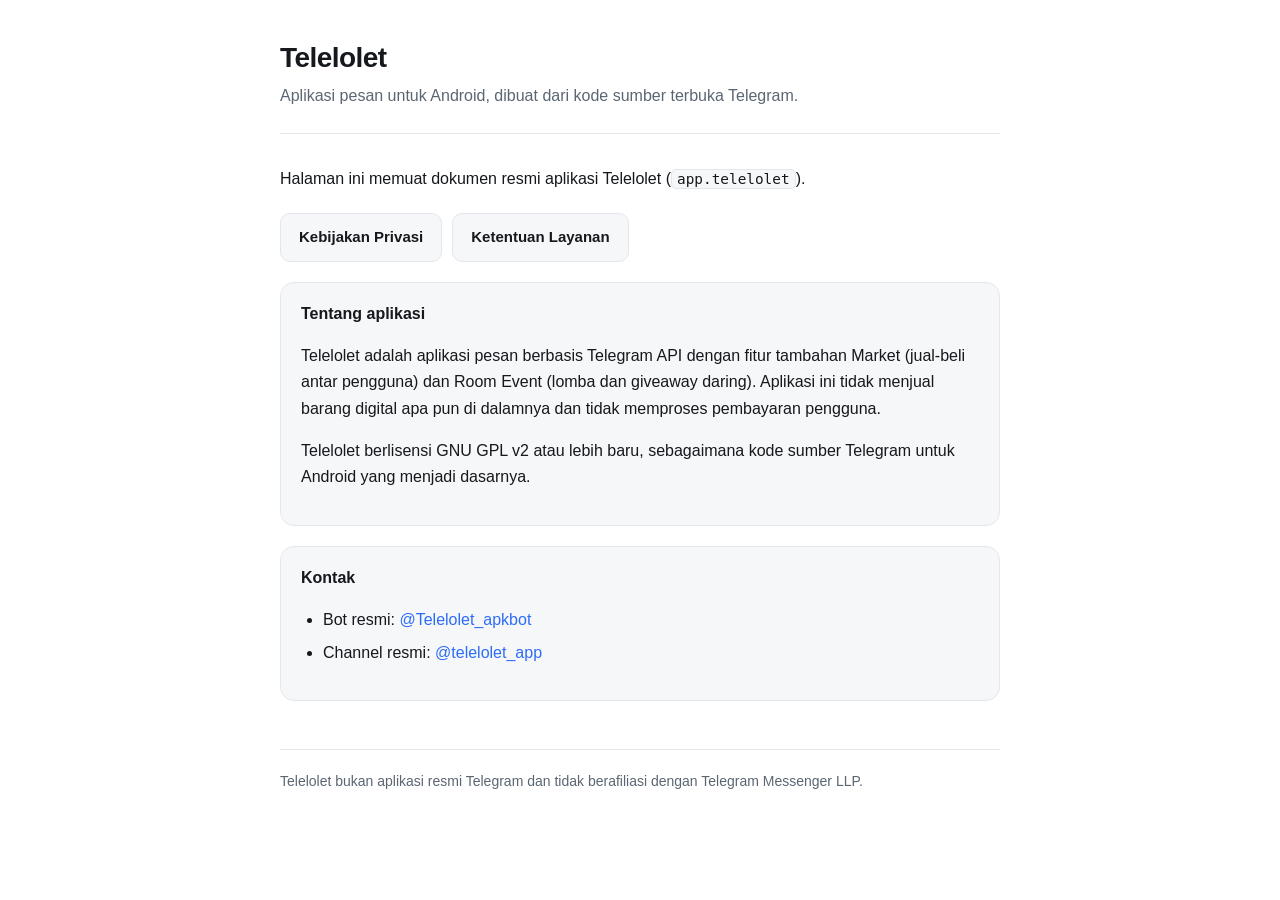
==== index.html @ c803d939 "Terbitkan Kebijakan Privasi & Ketentuan Layanan Telelolet Halaman ini dipakai sebagai URL kebijakan " ====
<!doctype html>
<html lang="id">
<head>
<meta charset="utf-8">
<meta name="viewport" content="width=device-width, initial-scale=1">
<title>Telelolet</title>
<meta name="description" content="Dokumen resmi aplikasi Telelolet untuk Android: Kebijakan Privasi dan Ketentuan Layanan.">
<link rel="stylesheet" href="style.css">
</head>
<body>
<div class="wrap">

<header>
  <h1>Telelolet</h1>
  <p class="lede">Aplikasi pesan untuk Android, dibuat dari kode sumber terbuka Telegram.</p>
</header>

<p>Halaman ini memuat dokumen resmi aplikasi Telelolet (<code>app.telelolet</code>).</p>

<div class="nav">
  <a href="privacy.html">Kebijakan Privasi</a>
  <a href="terms.html">Ketentuan Layanan</a>
</div>

<div class="card">
  <h3>Tentang aplikasi</h3>
  <p>Telelolet adalah aplikasi pesan berbasis Telegram API dengan fitur tambahan
  Market (jual-beli antar pengguna) dan Room Event (lomba dan giveaway daring).
  Aplikasi ini tidak menjual barang digital apa pun di dalamnya dan tidak memproses
  pembayaran pengguna.</p>
  <p>Telelolet berlisensi GNU GPL v2 atau lebih baru, sebagaimana kode sumber
  Telegram untuk Android yang menjadi dasarnya.</p>
</div>

<div class="card">
  <h3>Kontak</h3>
  <ul>
    <li>Bot resmi: <a href="https://t.me/Telelolet_apkbot" rel="noopener">@Telelolet_apkbot</a></li>
    <li>Channel resmi: <a href="https://t.me/telelolet_app" rel="noopener">@telelolet_app</a></li>
  </ul>
</div>

<footer>
  Telelolet bukan aplikasi resmi Telegram dan tidak berafiliasi dengan
  Telegram Messenger LLP.
</footer>

</div>
</body>
</html>
---- style.css ----
:root {
  --bg: #ffffff;
  --surface: #f6f7f9;
  --text: #15181c;
  --muted: #5b6672;
  --line: #e3e7ec;
  --accent: #2d6cf6;
}
@media (prefers-color-scheme: dark) {
  :root:not([data-theme="light"]) {
    --bg: #0f1419;
    --surface: #171c22;
    --text: #e7ecf2;
    --muted: #9aa7b4;
    --line: #262d36;
    --accent: #5b92ff;
  }
}
:root[data-theme="dark"] {
  --bg: #0f1419;
  --surface: #171c22;
  --text: #e7ecf2;
  --muted: #9aa7b4;
  --line: #262d36;
  --accent: #5b92ff;
}

* { box-sizing: border-box; }

body {
  margin: 0;
  padding: 0 16px 64px;
  background: var(--bg);
  color: var(--text);
  font: 16px/1.65 -apple-system, BlinkMacSystemFont, "Segoe UI", Roboto, Helvetica, Arial, sans-serif;
  -webkit-text-size-adjust: 100%;
}

.wrap { max-width: 720px; margin: 0 auto; }

header {
  padding: 40px 0 24px;
  border-bottom: 1px solid var(--line);
  margin-bottom: 32px;
}

h1 { font-size: 28px; line-height: 1.25; margin: 0 0 8px; letter-spacing: -0.02em; }
h2 { font-size: 20px; line-height: 1.3; margin: 36px 0 12px; letter-spacing: -0.01em; }
h3 { font-size: 16px; margin: 24px 0 8px; }

.lede { color: var(--muted); margin: 0; }
.updated { color: var(--muted); font-size: 14px; margin: 12px 0 0; }

a { color: var(--accent); text-decoration: none; }
a:hover { text-decoration: underline; }

ul, ol { padding-left: 22px; }
li { margin: 6px 0; }

.card {
  background: var(--surface);
  border: 1px solid var(--line);
  border-radius: 14px;
  padding: 18px 20px;
  margin: 20px 0;
}

.card h2, .card h3 { margin-top: 0; }

.nav { display: flex; flex-wrap: wrap; gap: 10px; margin-top: 20px; }
.nav a {
  display: inline-block;
  padding: 11px 18px;
  background: var(--surface);
  border: 1px solid var(--line);
  border-radius: 10px;
  color: var(--text);
  font-weight: 600;
  font-size: 15px;
}
.nav a:hover { border-color: var(--accent); text-decoration: none; }

footer {
  margin-top: 48px;
  padding-top: 20px;
  border-top: 1px solid var(--line);
  color: var(--muted);
  font-size: 14px;
}

code {
  background: var(--surface);
  border: 1px solid var(--line);
  border-radius: 5px;
  padding: 1px 5px;
  font-size: 0.9em;
}

.back { display: inline-block; margin-bottom: 20px; font-size: 15px; }
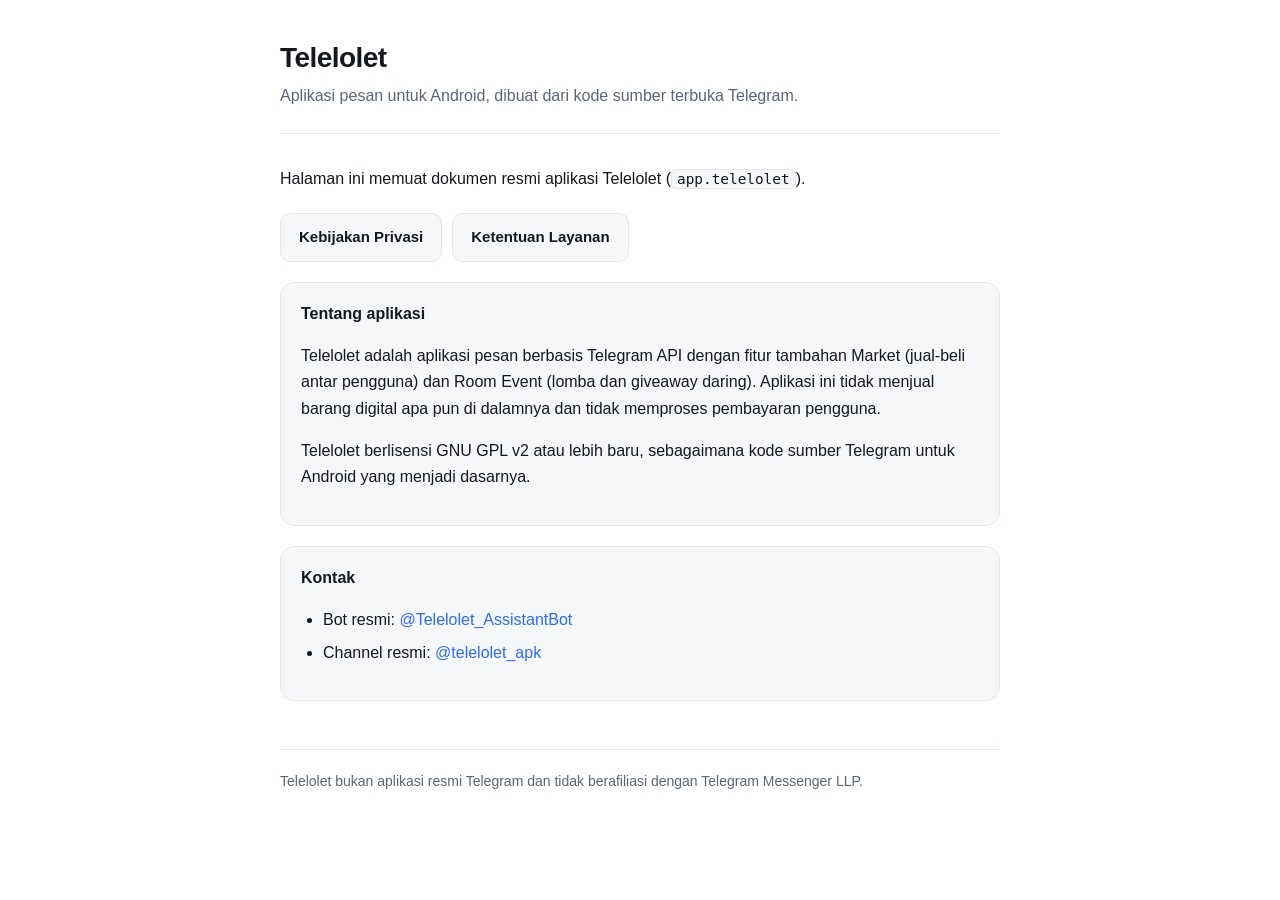
==== commit a31daf72: "Ganti kontak ke @Telelolet_AssistantBot dan @telelolet_apk Co-Authored-By: Claude Fable 5.2 <noreply" ====
--- a/index.html
+++ b/index.html
@@ -35,8 +35,8 @@
 <div class="card">
   <h3>Kontak</h3>
   <ul>
-    <li>Bot resmi: <a href="https://t.me/Telelolet_apkbot" rel="noopener">@Telelolet_apkbot</a></li>
-    <li>Channel resmi: <a href="https://t.me/telelolet_app" rel="noopener">@telelolet_app</a></li>
+    <li>Bot resmi: <a href="https://t.me/Telelolet_AssistantBot" rel="noopener">@Telelolet_AssistantBot</a></li>
+    <li>Channel resmi: <a href="https://t.me/telelolet_apk" rel="noopener">@telelolet_apk</a></li>
   </ul>
 </div>
 
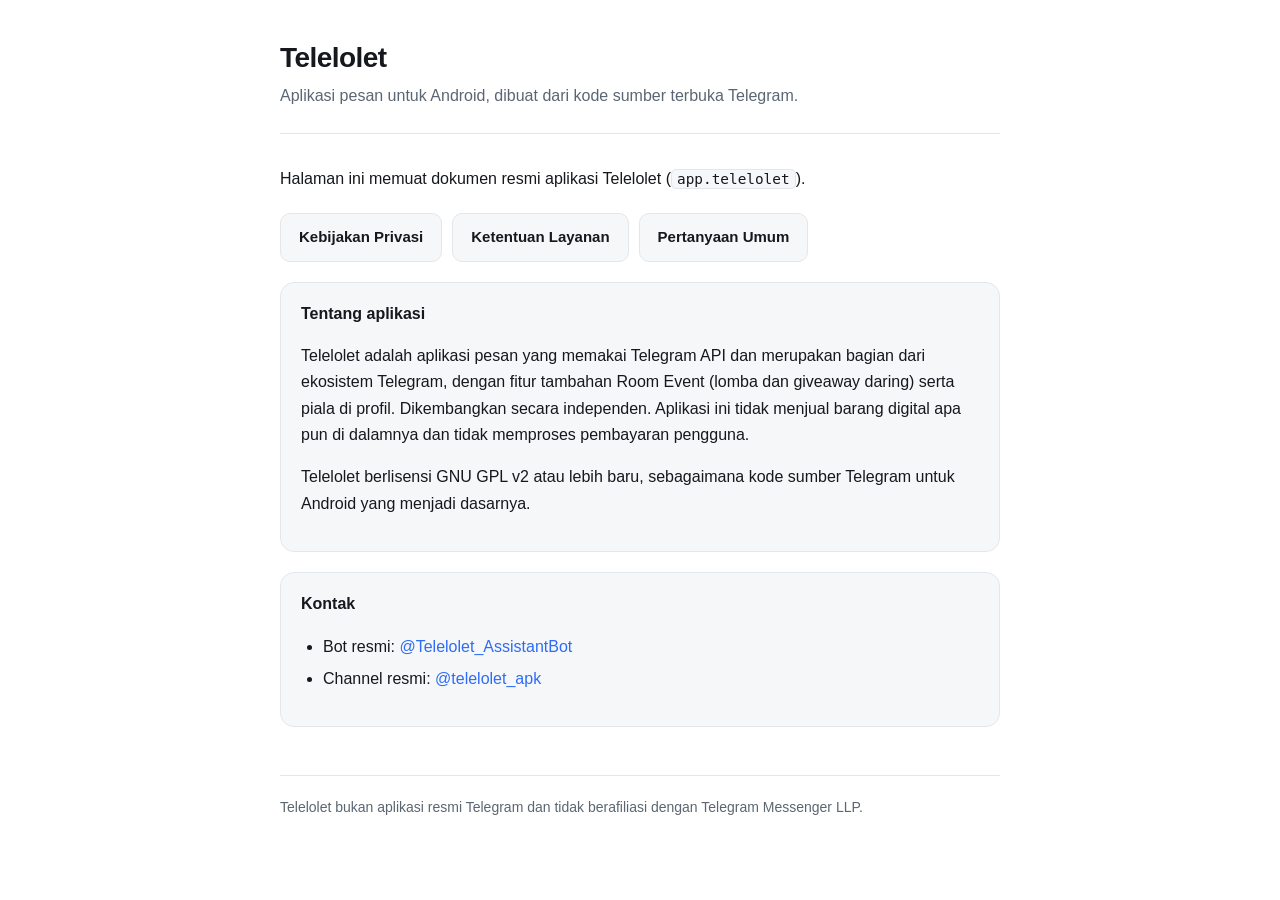
==== commit deda18d4: "Perbarui kebijakan, ketentuan, dan FAQ: Fitur Tambahan, ikut channel, tanpa Market Co-Authored-By: C" ====
--- a/index.html
+++ b/index.html
@@ -20,12 +20,14 @@
 <div class="nav">
   <a href="privacy.html">Kebijakan Privasi</a>
   <a href="terms.html">Ketentuan Layanan</a>
+  <a href="faq.html">Pertanyaan Umum</a>
 </div>
 
 <div class="card">
   <h3>Tentang aplikasi</h3>
-  <p>Telelolet adalah aplikasi pesan berbasis Telegram API dengan fitur tambahan
-  Market (jual-beli antar pengguna) dan Room Event (lomba dan giveaway daring).
+  <p>Telelolet adalah aplikasi pesan yang memakai Telegram API dan merupakan bagian
+  dari ekosistem Telegram, dengan fitur tambahan Room Event (lomba dan giveaway daring)
+  serta piala di profil. Dikembangkan secara independen.
   Aplikasi ini tidak menjual barang digital apa pun di dalamnya dan tidak memproses
   pembayaran pengguna.</p>
   <p>Telelolet berlisensi GNU GPL v2 atau lebih baru, sebagaimana kode sumber
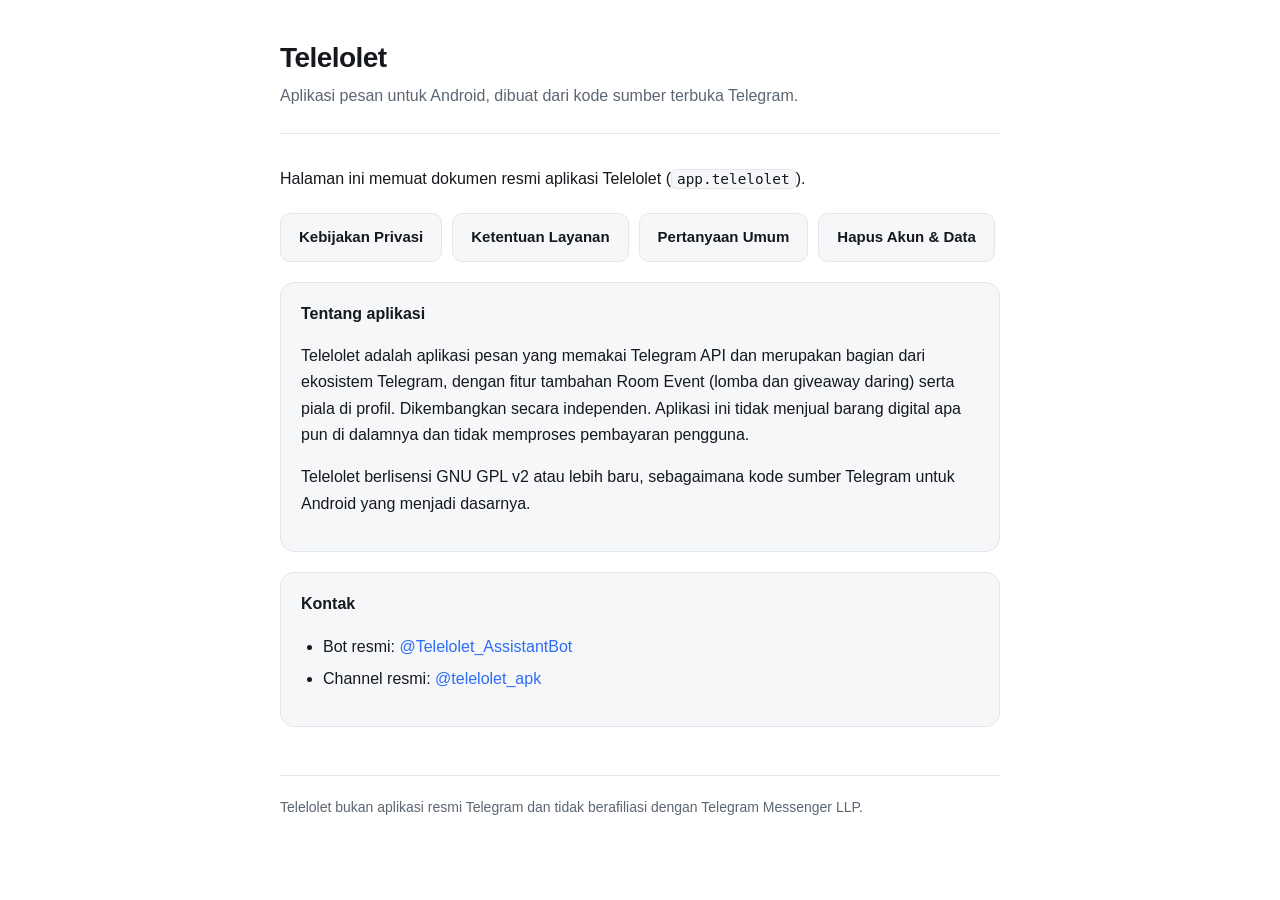
==== commit 18e47b4f: "Halaman Hapus Akun & Data; kebijakan privasi diperjelas Co-Authored-By: Claude Opus 5.5 <noreply@ant" ====
--- a/index.html
+++ b/index.html
@@ -21,6 +21,7 @@
   <a href="privacy.html">Kebijakan Privasi</a>
   <a href="terms.html">Ketentuan Layanan</a>
   <a href="faq.html">Pertanyaan Umum</a>
+  <a href="hapus-akun.html">Hapus Akun &amp; Data</a>
 </div>
 
 <div class="card">
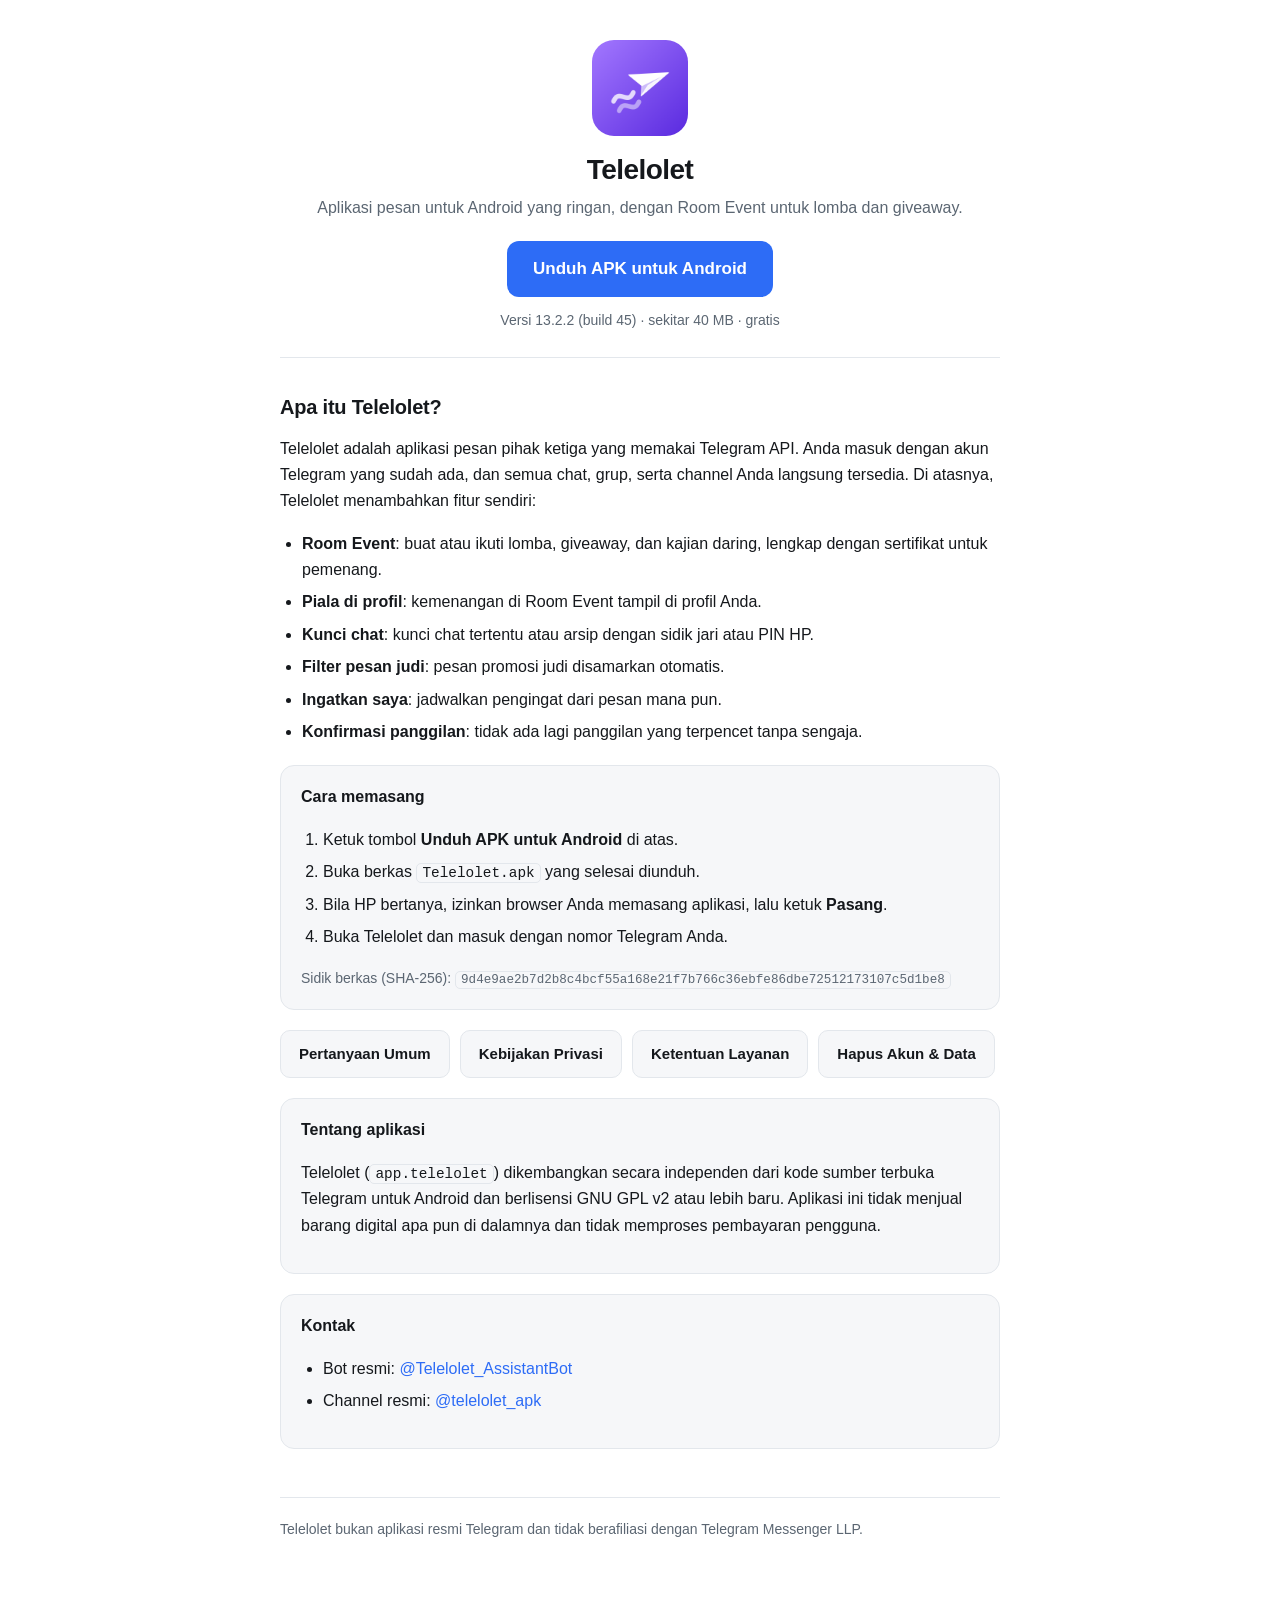
==== commit 17bbbda1: "Halaman depan: perkenalan aplikasi dan tombol unduh APK langsung Co-Authored-By: Claude Fable 5.2 <n" ====
--- a/index.html
+++ b/index.html
@@ -3,36 +3,81 @@
 <head>
 <meta charset="utf-8">
 <meta name="viewport" content="width=device-width, initial-scale=1">
-<title>Telelolet</title>
-<meta name="description" content="Dokumen resmi aplikasi Telelolet untuk Android: Kebijakan Privasi dan Ketentuan Layanan.">
+<title>Telelolet – Aplikasi Pesan Android | Unduh APK</title>
+<meta name="description" content="Unduh Telelolet, aplikasi pesan Android pihak ketiga berbasis Telegram API dengan Room Event untuk lomba dan giveaway, piala di profil, kunci chat, dan filter pesan judi. Gratis, APK resmi.">
+<link rel="canonical" href="https://ex-loii.github.io/telelolet-legal/">
+<link rel="icon" href="ikon.png">
+<meta property="og:type" content="website">
+<meta property="og:title" content="Telelolet – Aplikasi Pesan Android">
+<meta property="og:description" content="Aplikasi pesan berbasis Telegram API dengan Room Event, piala di profil, kunci chat, dan filter pesan judi. Unduh APK resmi.">
+<meta property="og:url" content="https://ex-loii.github.io/telelolet-legal/">
+<meta property="og:image" content="https://ex-loii.github.io/telelolet-legal/ikon.png">
+<meta name="twitter:card" content="summary">
 <link rel="stylesheet" href="style.css">
+<script type="application/ld+json">
+{
+  "@context": "https://schema.org",
+  "@type": "SoftwareApplication",
+  "name": "Telelolet",
+  "operatingSystem": "Android",
+  "applicationCategory": "CommunicationApplication",
+  "softwareVersion": "13.2.2 (build 45)",
+  "fileSize": "40 MB",
+  "inLanguage": "id",
+  "description": "Aplikasi pesan Android pihak ketiga berbasis Telegram API, dengan Room Event, piala di profil, kunci chat, dan filter pesan judi.",
+  "downloadUrl": "https://github.com/ex-Loii/telelolet-legal/releases/latest/download/Telelolet.apk",
+  "image": "https://ex-loii.github.io/telelolet-legal/ikon.png",
+  "offers": { "@type": "Offer", "price": "0", "priceCurrency": "IDR" }
+}
+</script>
 </head>
 <body>
 <div class="wrap">
 
-<header>
+<header class="hero">
+  <img class="ikon" src="ikon.png" width="96" height="96" alt="Ikon aplikasi Telelolet">
   <h1>Telelolet</h1>
-  <p class="lede">Aplikasi pesan untuk Android, dibuat dari kode sumber terbuka Telegram.</p>
+  <p class="lede">Aplikasi pesan untuk Android yang ringan, dengan Room Event untuk lomba dan giveaway.</p>
+  <a class="unduh" href="https://github.com/ex-Loii/telelolet-legal/releases/latest/download/Telelolet.apk">Unduh APK untuk Android</a>
+  <p class="updated">Versi 13.2.2 (build 45) · sekitar 40 MB · gratis</p>
 </header>
 
-<p>Halaman ini memuat dokumen resmi aplikasi Telelolet (<code>app.telelolet</code>).</p>
+<h2>Apa itu Telelolet?</h2>
+<p>Telelolet adalah aplikasi pesan pihak ketiga yang memakai Telegram API. Anda masuk
+dengan akun Telegram yang sudah ada, dan semua chat, grup, serta channel Anda langsung
+tersedia. Di atasnya, Telelolet menambahkan fitur sendiri:</p>
+<ul>
+  <li><strong>Room Event</strong>: buat atau ikuti lomba, giveaway, dan kajian daring, lengkap dengan sertifikat untuk pemenang.</li>
+  <li><strong>Piala di profil</strong>: kemenangan di Room Event tampil di profil Anda.</li>
+  <li><strong>Kunci chat</strong>: kunci chat tertentu atau arsip dengan sidik jari atau PIN HP.</li>
+  <li><strong>Filter pesan judi</strong>: pesan promosi judi disamarkan otomatis.</li>
+  <li><strong>Ingatkan saya</strong>: jadwalkan pengingat dari pesan mana pun.</li>
+  <li><strong>Konfirmasi panggilan</strong>: tidak ada lagi panggilan yang terpencet tanpa sengaja.</li>
+</ul>
+
+<div class="card">
+  <h3>Cara memasang</h3>
+  <ol>
+    <li>Ketuk tombol <strong>Unduh APK untuk Android</strong> di atas.</li>
+    <li>Buka berkas <code>Telelolet.apk</code> yang selesai diunduh.</li>
+    <li>Bila HP bertanya, izinkan browser Anda memasang aplikasi, lalu ketuk <strong>Pasang</strong>.</li>
+    <li>Buka Telelolet dan masuk dengan nomor Telegram Anda.</li>
+  </ol>
+  <p class="updated">Sidik berkas (SHA-256): <code class="pecah">9d4e9ae2b7d2b8c4bcf55a168e21f7b766c36ebfe86dbe72512173107c5d1be8</code></p>
+</div>
 
 <div class="nav">
+  <a href="faq.html">Pertanyaan Umum</a>
   <a href="privacy.html">Kebijakan Privasi</a>
   <a href="terms.html">Ketentuan Layanan</a>
-  <a href="faq.html">Pertanyaan Umum</a>
   <a href="hapus-akun.html">Hapus Akun &amp; Data</a>
 </div>
 
 <div class="card">
   <h3>Tentang aplikasi</h3>
-  <p>Telelolet adalah aplikasi pesan yang memakai Telegram API dan merupakan bagian
-  dari ekosistem Telegram, dengan fitur tambahan Room Event (lomba dan giveaway daring)
-  serta piala di profil. Dikembangkan secara independen.
-  Aplikasi ini tidak menjual barang digital apa pun di dalamnya dan tidak memproses
-  pembayaran pengguna.</p>
-  <p>Telelolet berlisensi GNU GPL v2 atau lebih baru, sebagaimana kode sumber
-  Telegram untuk Android yang menjadi dasarnya.</p>
+  <p>Telelolet (<code>app.telelolet</code>) dikembangkan secara independen dari kode sumber
+  terbuka Telegram untuk Android dan berlisensi GNU GPL v2 atau lebih baru. Aplikasi ini
+  tidak menjual barang digital apa pun di dalamnya dan tidak memproses pembayaran pengguna.</p>
 </div>
 
 <div class="card">
--- a/style.css
+++ b/style.css
@@ -97,3 +97,20 @@
 }
 
 .back { display: inline-block; margin-bottom: 20px; font-size: 15px; }
+
+/* Halaman depan */
+.hero { text-align: center; }
+.hero .ikon { border-radius: 22px; display: block; margin: 0 auto 16px; }
+.unduh {
+  display: inline-block;
+  margin-top: 20px;
+  padding: 14px 26px;
+  background: var(--accent);
+  color: #fff;
+  font-weight: 700;
+  font-size: 17px;
+  border-radius: 12px;
+}
+.unduh:hover { text-decoration: none; opacity: .92; }
+.sampul { display: block; width: 100%; height: auto; border-radius: 14px; border: 1px solid var(--line); }
+.pecah { word-break: break-all; }
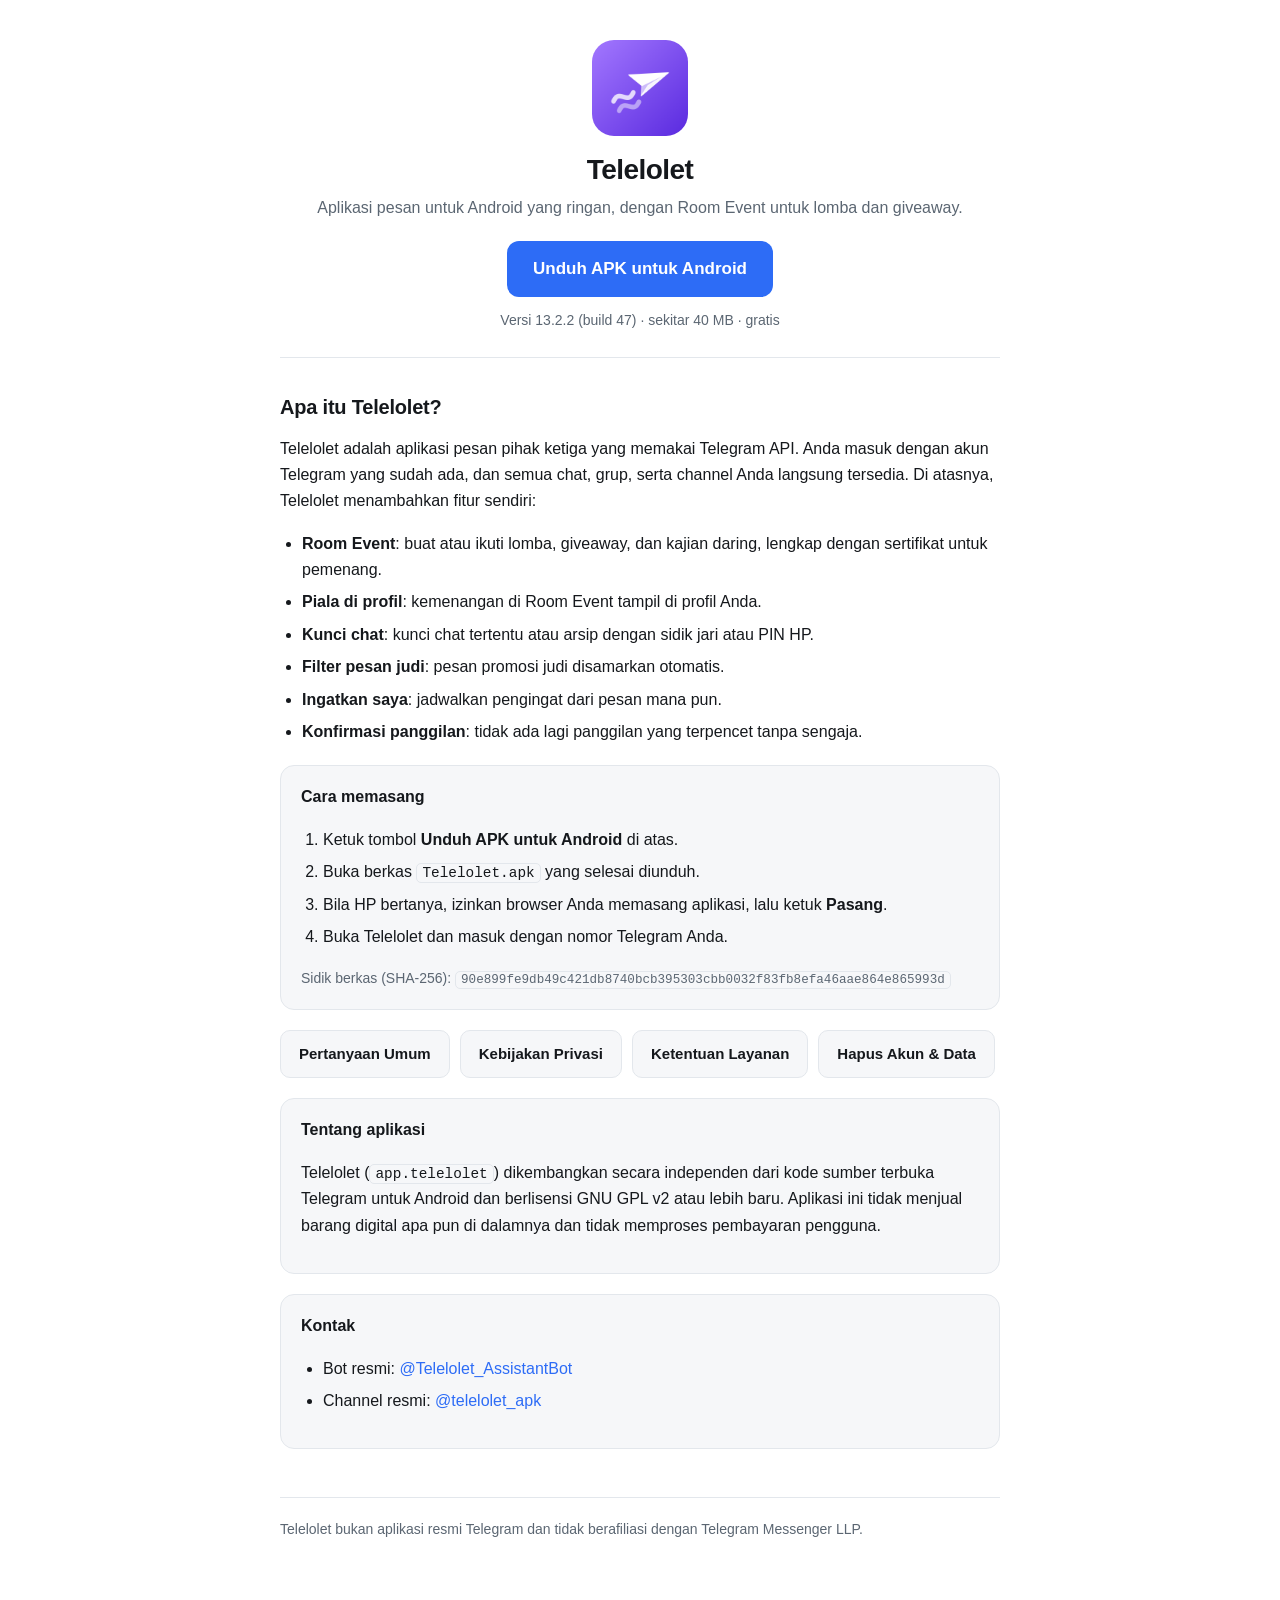
==== commit b9ce1e34: "Halaman depan: APK build 47 Co-Authored-By: Claude Opus 5.5 <noreply@anthropic.com> Claude-Session: " ====
--- a/index.html
+++ b/index.html
@@ -21,7 +21,7 @@
   "name": "Telelolet",
   "operatingSystem": "Android",
   "applicationCategory": "CommunicationApplication",
-  "softwareVersion": "13.2.2 (build 45)",
+  "softwareVersion": "13.2.2 (build 47)",
   "fileSize": "40 MB",
   "inLanguage": "id",
   "description": "Aplikasi pesan Android pihak ketiga berbasis Telegram API, dengan Room Event, piala di profil, kunci chat, dan filter pesan judi.",
@@ -39,7 +39,7 @@
   <h1>Telelolet</h1>
   <p class="lede">Aplikasi pesan untuk Android yang ringan, dengan Room Event untuk lomba dan giveaway.</p>
   <a class="unduh" href="https://github.com/ex-Loii/telelolet-legal/releases/latest/download/Telelolet.apk">Unduh APK untuk Android</a>
-  <p class="updated">Versi 13.2.2 (build 45) · sekitar 40 MB · gratis</p>
+  <p class="updated">Versi 13.2.2 (build 47) · sekitar 40 MB · gratis</p>
 </header>
 
 <h2>Apa itu Telelolet?</h2>
@@ -63,7 +63,7 @@
     <li>Bila HP bertanya, izinkan browser Anda memasang aplikasi, lalu ketuk <strong>Pasang</strong>.</li>
     <li>Buka Telelolet dan masuk dengan nomor Telegram Anda.</li>
   </ol>
-  <p class="updated">Sidik berkas (SHA-256): <code class="pecah">9d4e9ae2b7d2b8c4bcf55a168e21f7b766c36ebfe86dbe72512173107c5d1be8</code></p>
+  <p class="updated">Sidik berkas (SHA-256): <code class="pecah">90e899fe9db49c421db8740bcb395303cbb0032f83fb8efa46aae864e865993d</code></p>
 </div>
 
 <div class="nav">
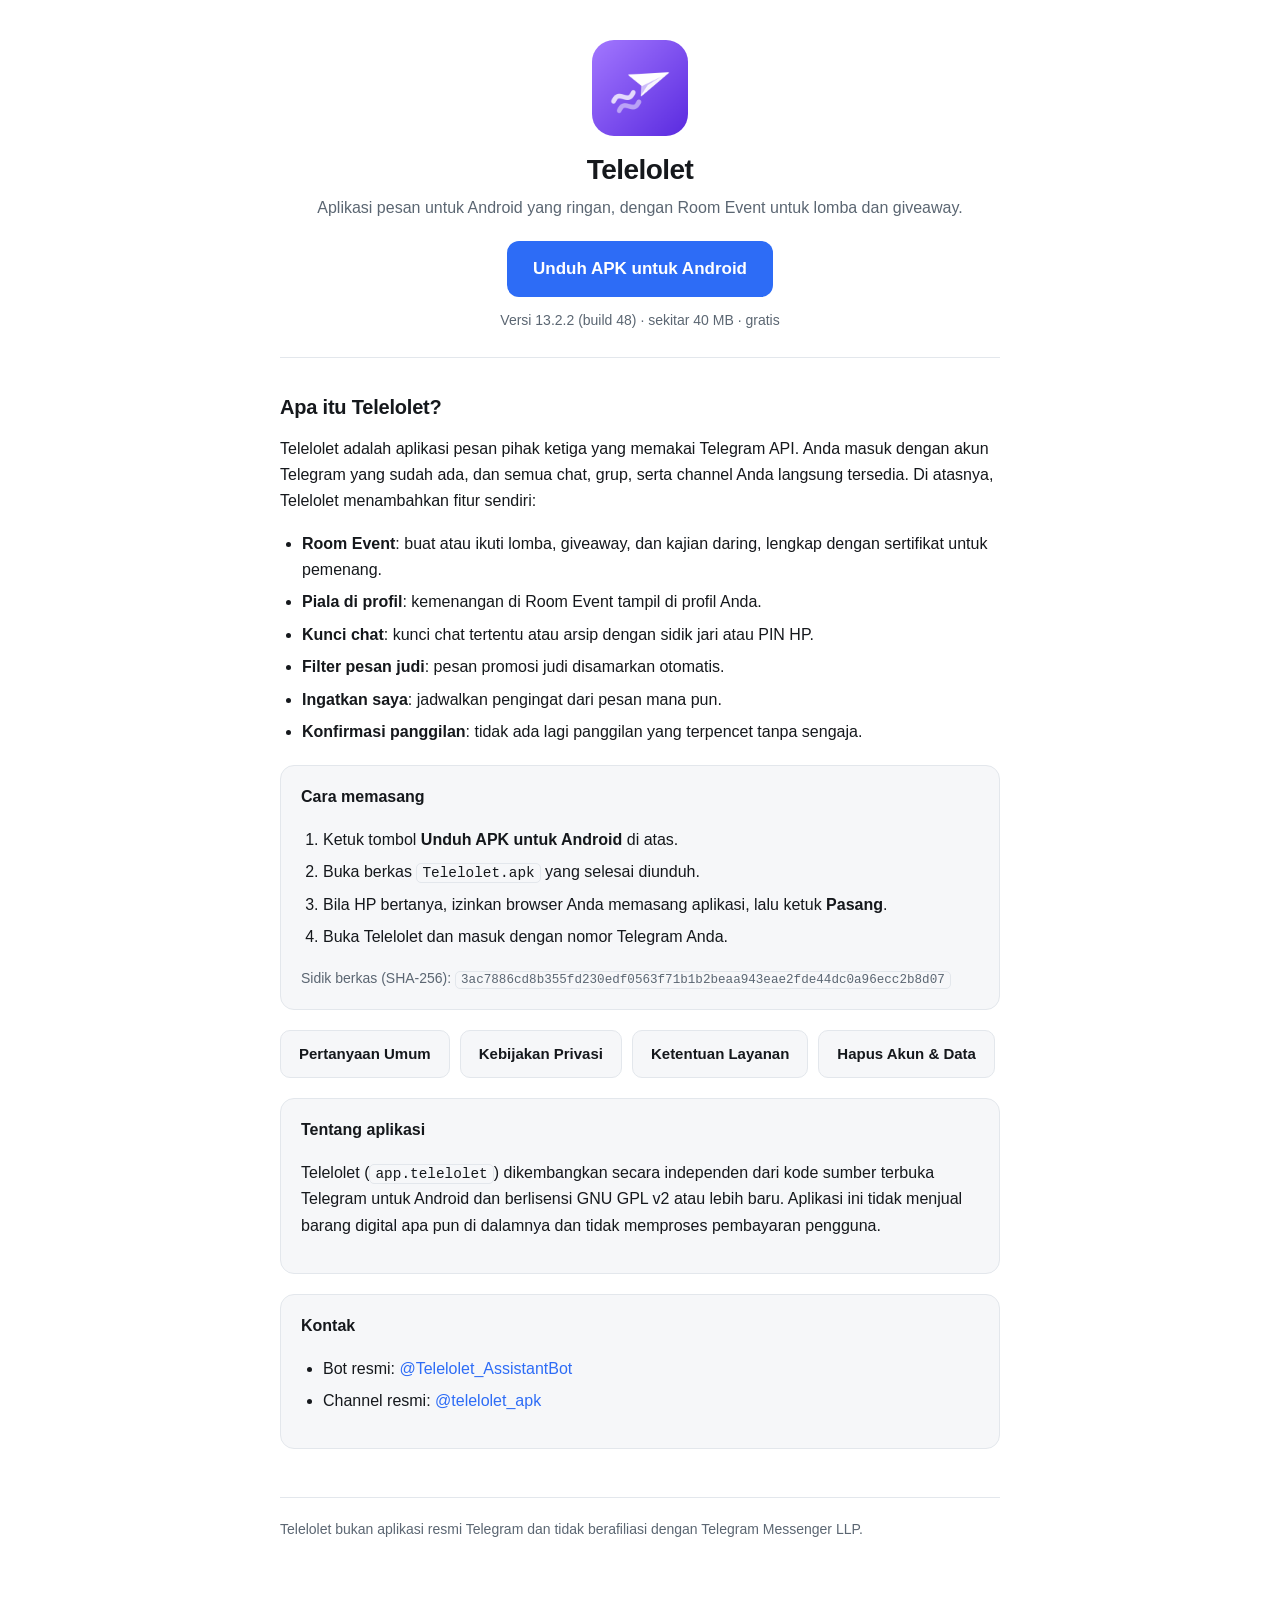
==== commit ffed0d85: "Halaman depan: APK build 48 Co-Authored-By: Claude Opus 5.5 <noreply@anthropic.com> Claude-Session: " ====
--- a/index.html
+++ b/index.html
@@ -21,7 +21,7 @@
   "name": "Telelolet",
   "operatingSystem": "Android",
   "applicationCategory": "CommunicationApplication",
-  "softwareVersion": "13.2.2 (build 47)",
+  "softwareVersion": "13.2.2 (build 48)",
   "fileSize": "40 MB",
   "inLanguage": "id",
   "description": "Aplikasi pesan Android pihak ketiga berbasis Telegram API, dengan Room Event, piala di profil, kunci chat, dan filter pesan judi.",
@@ -39,7 +39,7 @@
   <h1>Telelolet</h1>
   <p class="lede">Aplikasi pesan untuk Android yang ringan, dengan Room Event untuk lomba dan giveaway.</p>
   <a class="unduh" href="https://github.com/ex-Loii/telelolet-legal/releases/latest/download/Telelolet.apk">Unduh APK untuk Android</a>
-  <p class="updated">Versi 13.2.2 (build 47) · sekitar 40 MB · gratis</p>
+  <p class="updated">Versi 13.2.2 (build 48) · sekitar 40 MB · gratis</p>
 </header>
 
 <h2>Apa itu Telelolet?</h2>
@@ -63,7 +63,7 @@
     <li>Bila HP bertanya, izinkan browser Anda memasang aplikasi, lalu ketuk <strong>Pasang</strong>.</li>
     <li>Buka Telelolet dan masuk dengan nomor Telegram Anda.</li>
   </ol>
-  <p class="updated">Sidik berkas (SHA-256): <code class="pecah">90e899fe9db49c421db8740bcb395303cbb0032f83fb8efa46aae864e865993d</code></p>
+  <p class="updated">Sidik berkas (SHA-256): <code class="pecah">3ac7886cd8b355fd230edf0563f71b1b2beaa943eae2fde44dc0a96ecc2b8d07</code></p>
 </div>
 
 <div class="nav">
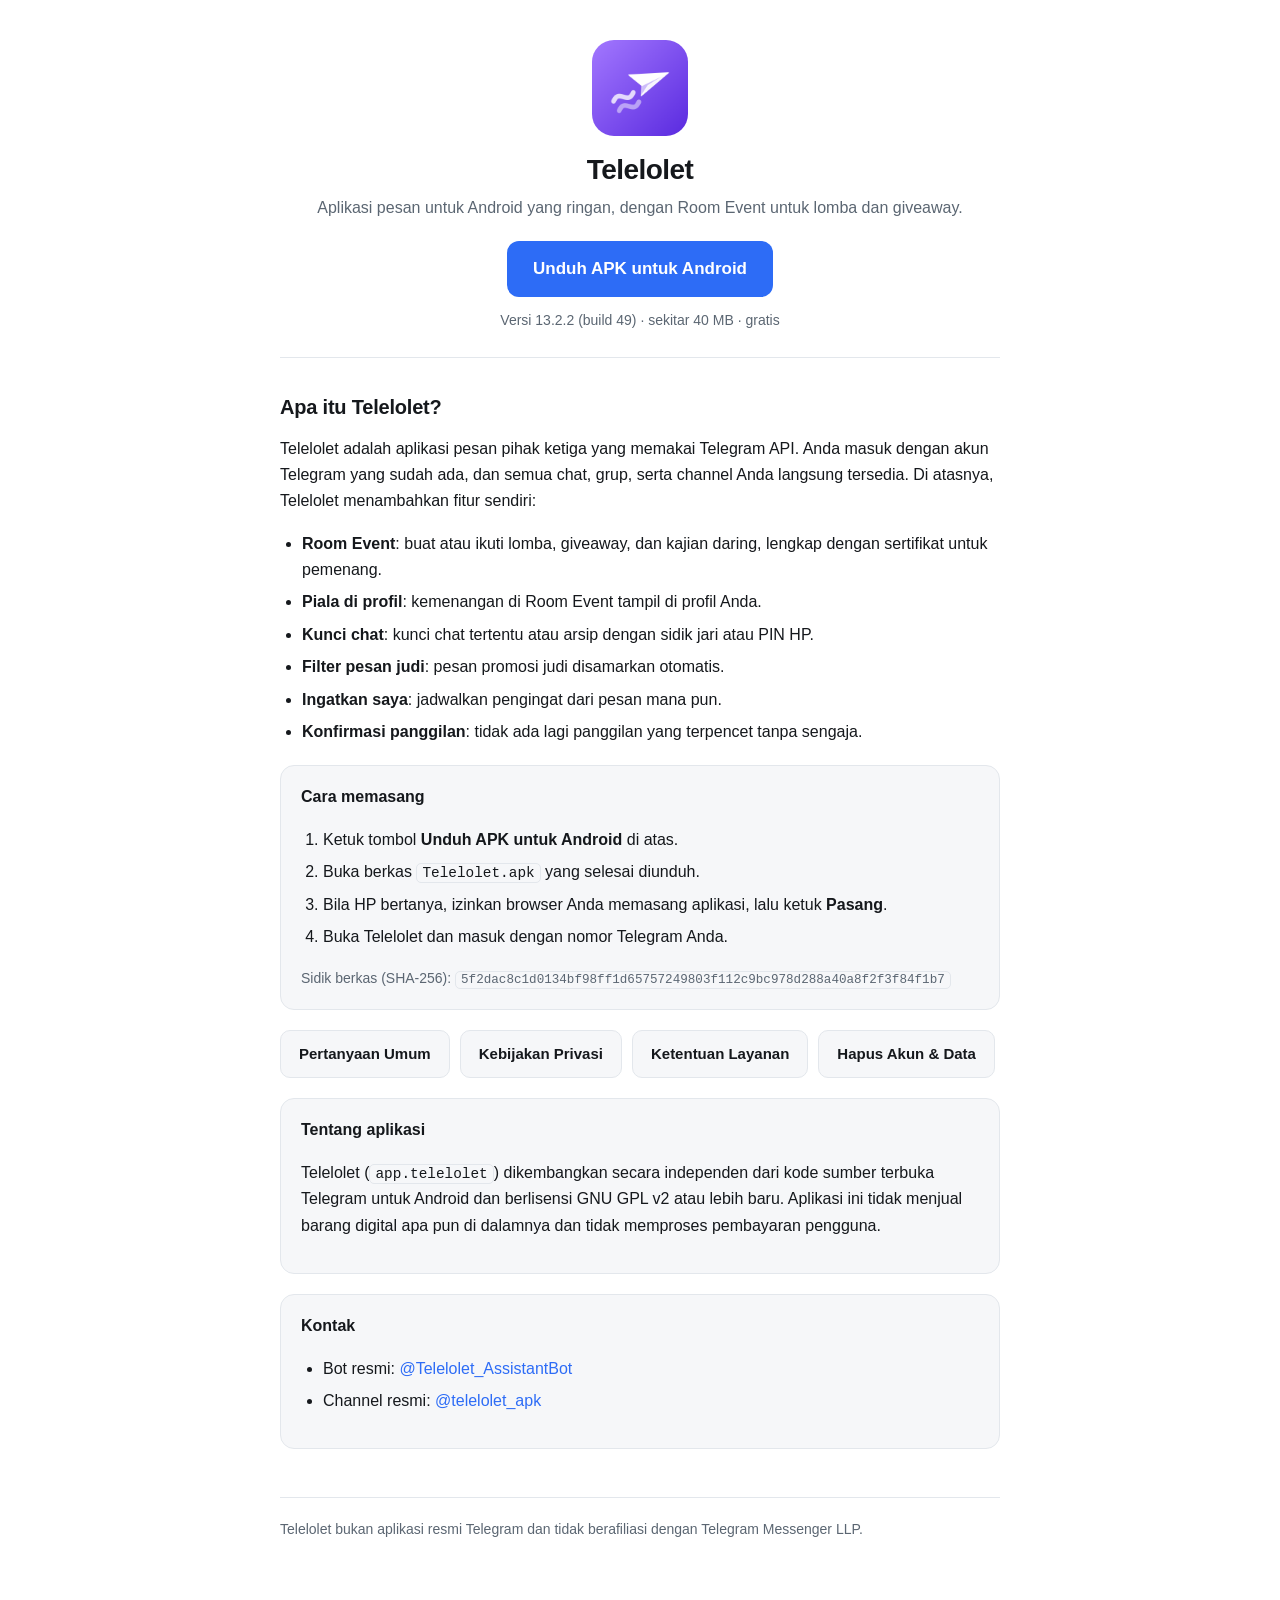
==== commit 7fb4abf1: "Halaman depan: APK build 49 Co-Authored-By: Claude Opus 5.5 <noreply@anthropic.com> Claude-Session: " ====
--- a/index.html
+++ b/index.html
@@ -21,7 +21,7 @@
   "name": "Telelolet",
   "operatingSystem": "Android",
   "applicationCategory": "CommunicationApplication",
-  "softwareVersion": "13.2.2 (build 48)",
+  "softwareVersion": "13.2.2 (build 49)",
   "fileSize": "40 MB",
   "inLanguage": "id",
   "description": "Aplikasi pesan Android pihak ketiga berbasis Telegram API, dengan Room Event, piala di profil, kunci chat, dan filter pesan judi.",
@@ -39,7 +39,7 @@
   <h1>Telelolet</h1>
   <p class="lede">Aplikasi pesan untuk Android yang ringan, dengan Room Event untuk lomba dan giveaway.</p>
   <a class="unduh" href="https://github.com/ex-Loii/telelolet-legal/releases/latest/download/Telelolet.apk">Unduh APK untuk Android</a>
-  <p class="updated">Versi 13.2.2 (build 48) · sekitar 40 MB · gratis</p>
+  <p class="updated">Versi 13.2.2 (build 49) · sekitar 40 MB · gratis</p>
 </header>
 
 <h2>Apa itu Telelolet?</h2>
@@ -63,7 +63,7 @@
     <li>Bila HP bertanya, izinkan browser Anda memasang aplikasi, lalu ketuk <strong>Pasang</strong>.</li>
     <li>Buka Telelolet dan masuk dengan nomor Telegram Anda.</li>
   </ol>
-  <p class="updated">Sidik berkas (SHA-256): <code class="pecah">3ac7886cd8b355fd230edf0563f71b1b2beaa943eae2fde44dc0a96ecc2b8d07</code></p>
+  <p class="updated">Sidik berkas (SHA-256): <code class="pecah">5f2dac8c1d0134bf98ff1d65757249803f112c9bc978d288a40a8f2f3f84f1b7</code></p>
 </div>
 
 <div class="nav">
